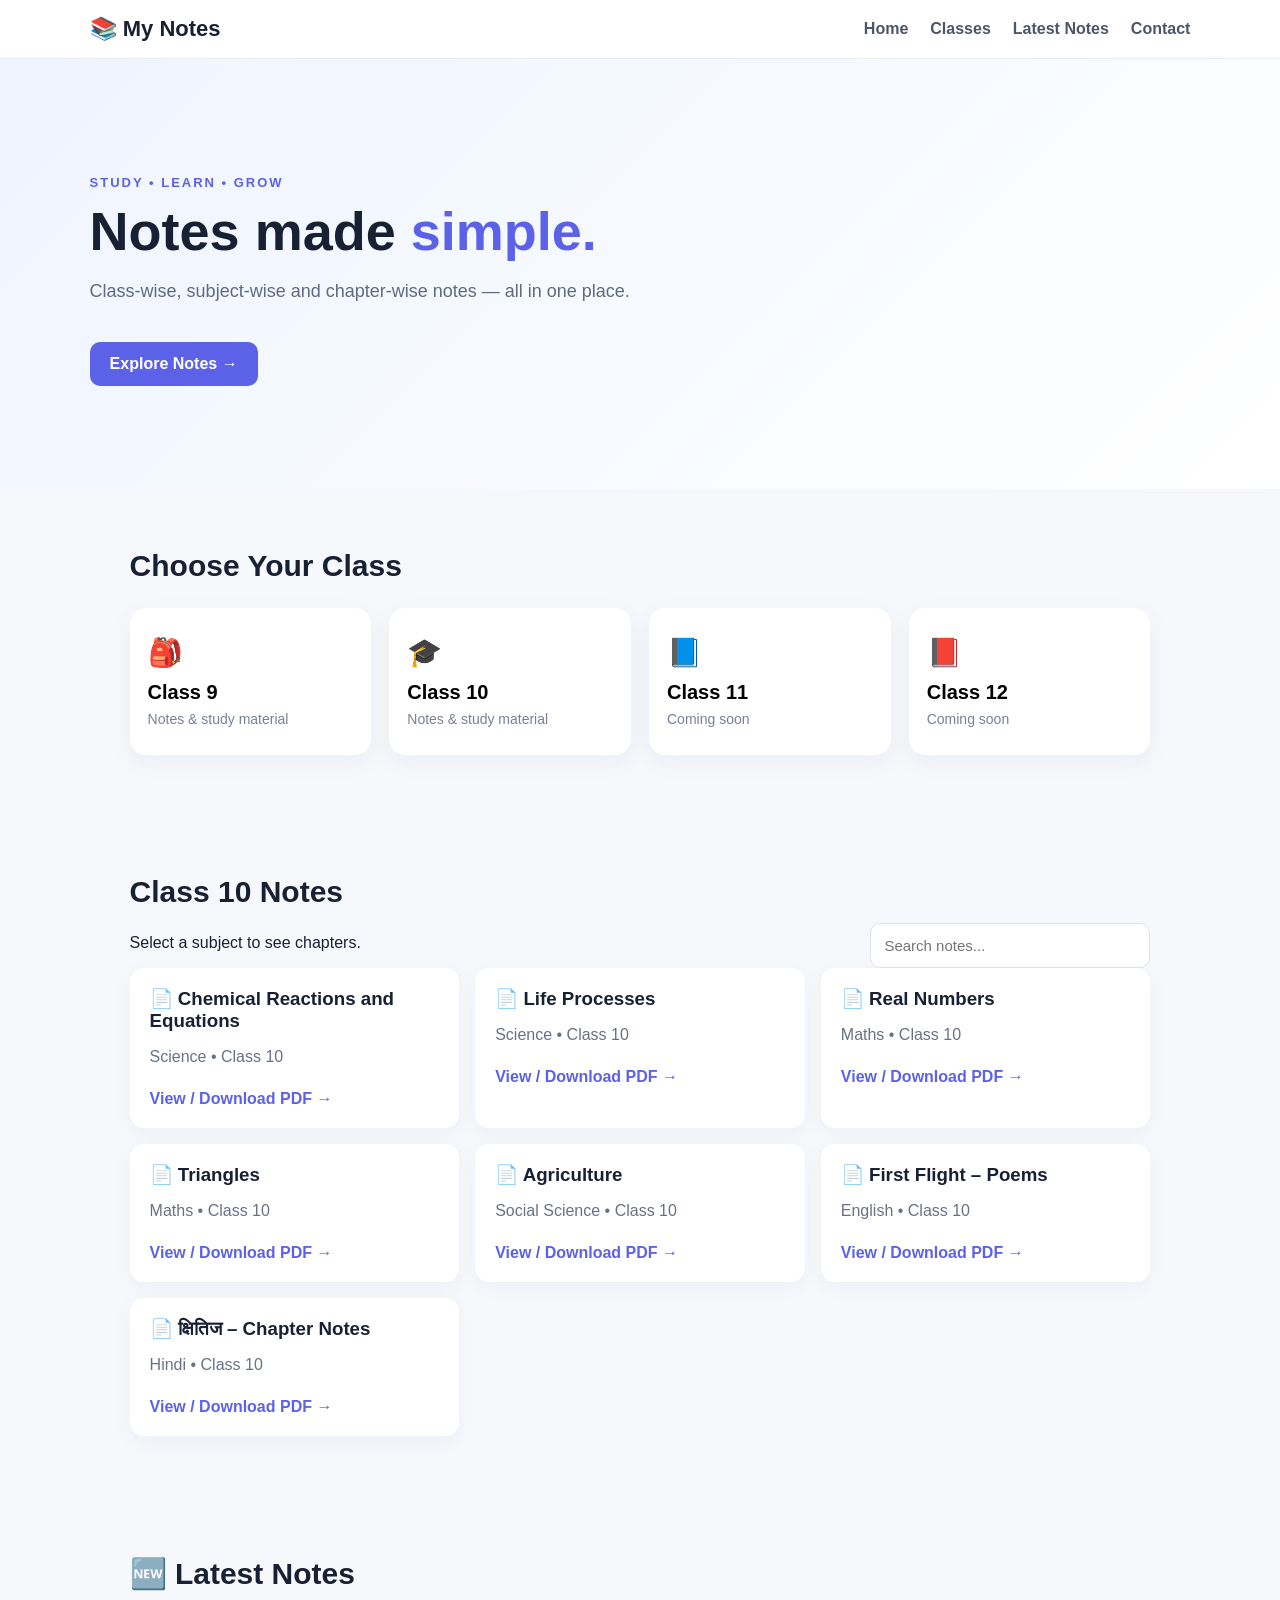
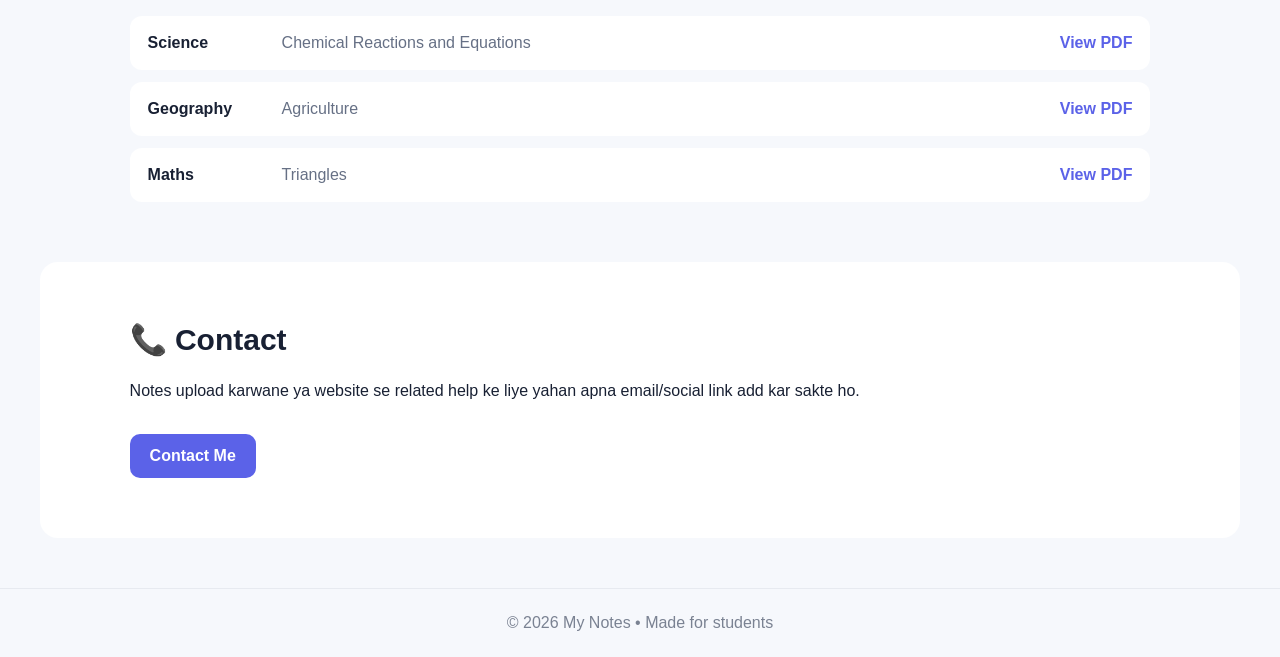
==== index.html @ 4a23ed9a "Add files via upload" ====
<!DOCTYPE html>
<html lang="en">
<head>
  <meta charset="UTF-8">
  <meta name="viewport" content="width=device-width, initial-scale=1.0">
  <title>My Notes</title>
  <link rel="stylesheet" href="style.css">
</head>
<body>
  <header>
    <div class="brand">📚 My Notes</div>
    <nav>
      <a href="#home">Home</a>
      <a href="#classes">Classes</a>
      <a href="#latest">Latest Notes</a>
      <a href="#contact">Contact</a>
    </nav>
  </header>

  <main>
    <section id="home" class="hero">
      <div>
        <p class="tag">STUDY • LEARN • GROW</p>
        <h1>Notes made <span>simple.</span></h1>
        <p>Class-wise, subject-wise and chapter-wise notes — all in one place.</p>
        <a class="btn" href="#classes">Explore Notes →</a>
      </div>
    </section>

    <section id="classes" class="section">
      <h2>Choose Your Class</h2>
      <div class="cards">
        <button class="card" onclick="showClass('Class 9')">🎒<b>Class 9</b><small>Notes & study material</small></button>
        <button class="card" onclick="showClass('Class 10')">🎓<b>Class 10</b><small>Notes & study material</small></button>
        <button class="card" onclick="showClass('Class 11')">📘<b>Class 11</b><small>Coming soon</small></button>
        <button class="card" onclick="showClass('Class 12')">📕<b>Class 12</b><small>Coming soon</small></button>
      </div>
    </section>

    <section id="notes" class="section hidden">
      <div class="section-head">
        <div>
          <h2 id="classTitle">Class 10 Notes</h2>
          <p>Select a subject to see chapters.</p>
        </div>
        <input id="search" type="search" placeholder="Search notes..." oninput="renderNotes()">
      </div>
      <div id="noteList" class="note-grid"></div>
    </section>

    <section id="latest" class="section">
      <h2>🆕 Latest Notes</h2>
      <div class="latest">
        <div><b>Science</b><span>Chemical Reactions and Equations</span><a href="#" onclick="demoAlert(event)">View PDF</a></div>
        <div><b>Geography</b><span>Agriculture</span><a href="#" onclick="demoAlert(event)">View PDF</a></div>
        <div><b>Maths</b><span>Triangles</span><a href="#" onclick="demoAlert(event)">View PDF</a></div>
      </div>
    </section>

    <section id="contact" class="section contact">
      <h2>📞 Contact</h2>
      <p>Notes upload karwane ya website se related help ke liye yahan apna email/social link add kar sakte ho.</p>
      <a class="btn" href="mailto:your-email@example.com">Contact Me</a>
    </section>
  </main>

  <footer>© 2026 My Notes • Made for students</footer>
  <script src="script.js"></script>
</body>
</html>
---- style.css ----
*{box-sizing:border-box}html{scroll-behavior:smooth}body{margin:0;font-family:Arial,Helvetica,sans-serif;background:#f6f8fc;color:#182033}header{position:sticky;top:0;z-index:10;display:flex;justify-content:space-between;align-items:center;padding:16px 7%;background:#fff;border-bottom:1px solid #e8ebf2}.brand{font-size:22px;font-weight:800}nav{display:flex;gap:22px}nav a{color:#4d5668;text-decoration:none;font-weight:600}.hero{padding:90px 7%;min-height:430px;display:flex;align-items:center;background:linear-gradient(135deg,#eef4ff,#fff)}.tag{font-size:13px;font-weight:800;letter-spacing:2px;color:#5b62e8}.hero h1{font-size:54px;line-height:1.05;margin:12px 0}.hero h1 span{color:#5b62e8}.hero p:not(.tag){font-size:18px;color:#606a7d;max-width:600px;line-height:1.6}.btn{display:inline-block;margin-top:18px;padding:13px 20px;background:#5b62e8;color:white;text-decoration:none;border-radius:10px;font-weight:700}.section{padding:60px 7%;max-width:1200px;margin:auto}.section h2{font-size:30px;margin-top:0}.cards{display:grid;grid-template-columns:repeat(4,1fr);gap:18px}.card{border:0;background:#fff;padding:28px 18px;border-radius:16px;text-align:left;box-shadow:0 7px 25px #1c27400d;cursor:pointer;font-size:28px}.card b,.card small{display:block}.card b{font-size:20px;margin-top:12px}.card small{font-size:14px;color:#788194;margin-top:7px}.section-head{display:flex;justify-content:space-between;align-items:end;gap:20px}input{width:280px;padding:13px;border:1px solid #dfe3eb;border-radius:10px;font-size:15px}.note-grid{display:grid;grid-template-columns:repeat(3,1fr);gap:16px}.note{background:white;padding:20px;border-radius:14px;box-shadow:0 5px 20px #1c27400b}.note h3{margin:0 0 8px}.note p{color:#687285}.note a{display:inline-block;margin-top:8px;color:#5b62e8;font-weight:700;text-decoration:none}.latest{display:grid;gap:12px}.latest div{background:#fff;padding:18px;border-radius:12px;display:grid;grid-template-columns:120px 1fr auto;gap:14px;align-items:center}.latest span{color:#667085}.latest a{color:#5b62e8;font-weight:700;text-decoration:none}.contact{background:#fff;border-radius:18px;margin-bottom:50px}.hidden{display:none}footer{text-align:center;padding:25px;color:#7a8292;border-top:1px solid #e7eaf0}@media(max-width:800px){nav{display:none}.cards{grid-template-columns:1fr 1fr}.note-grid{grid-template-columns:1fr}.section-head{align-items:stretch;flex-direction:column}input{width:100%}.latest div{grid-template-columns:1fr}.hero h1{font-size:42px}}
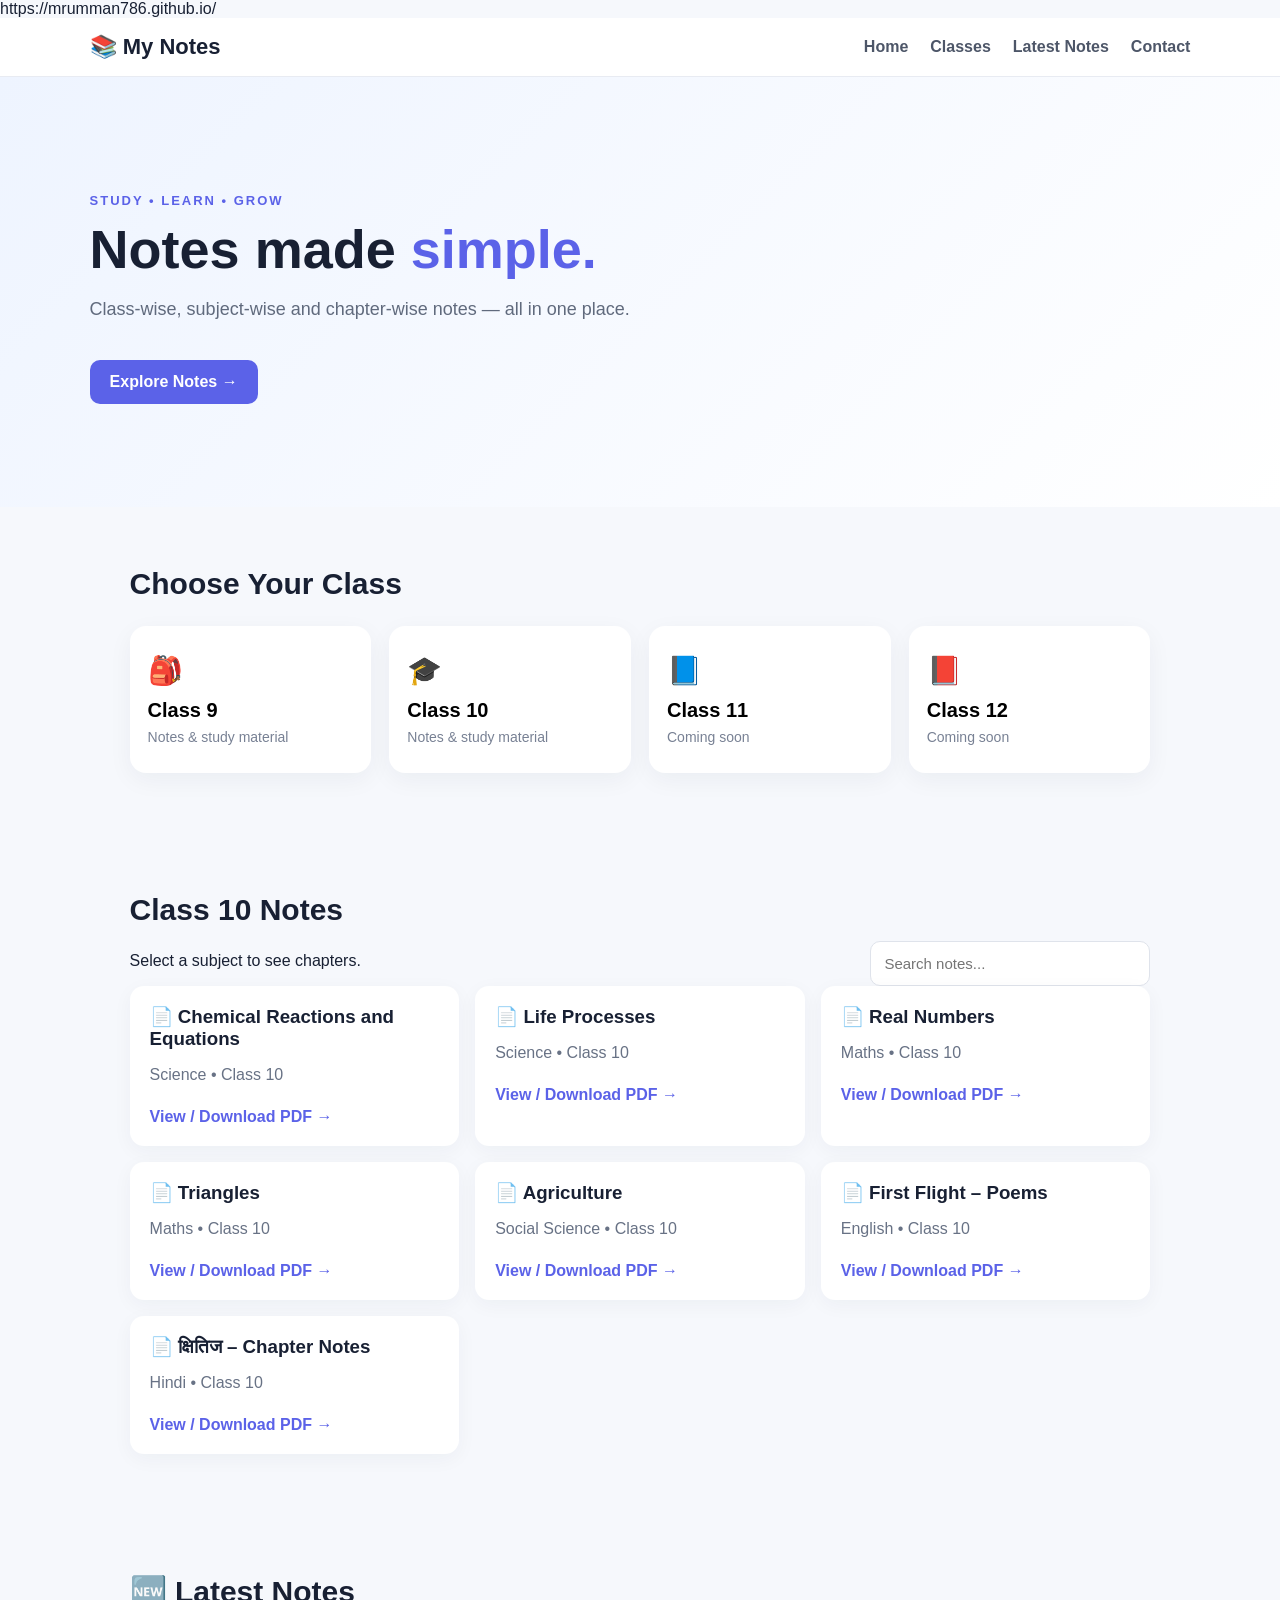
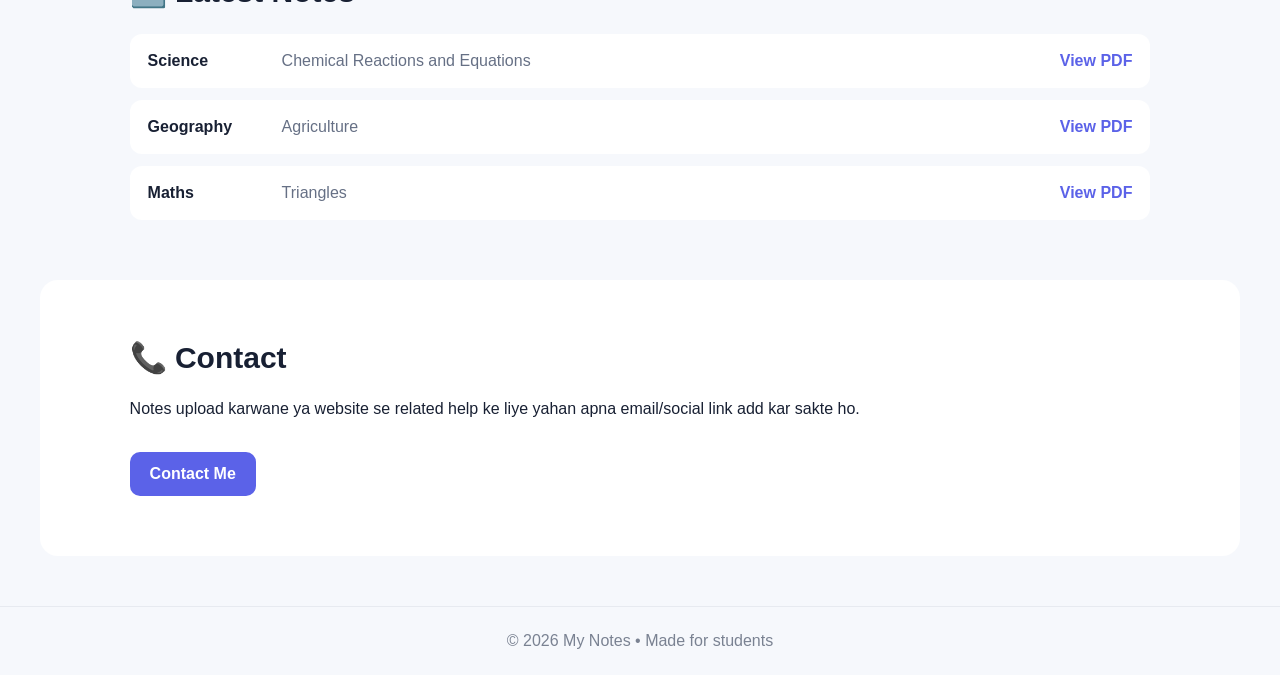
==== commit 1f9c0b58: "Update index.html" ====
--- a/index.html
+++ b/index.html
@@ -1,6 +1,7 @@
 <!DOCTYPE html>
 <html lang="en">
 <head>
+  https://mrumman786.github.io/
   <meta charset="UTF-8">
   <meta name="viewport" content="width=device-width, initial-scale=1.0">
   <title>My Notes</title>
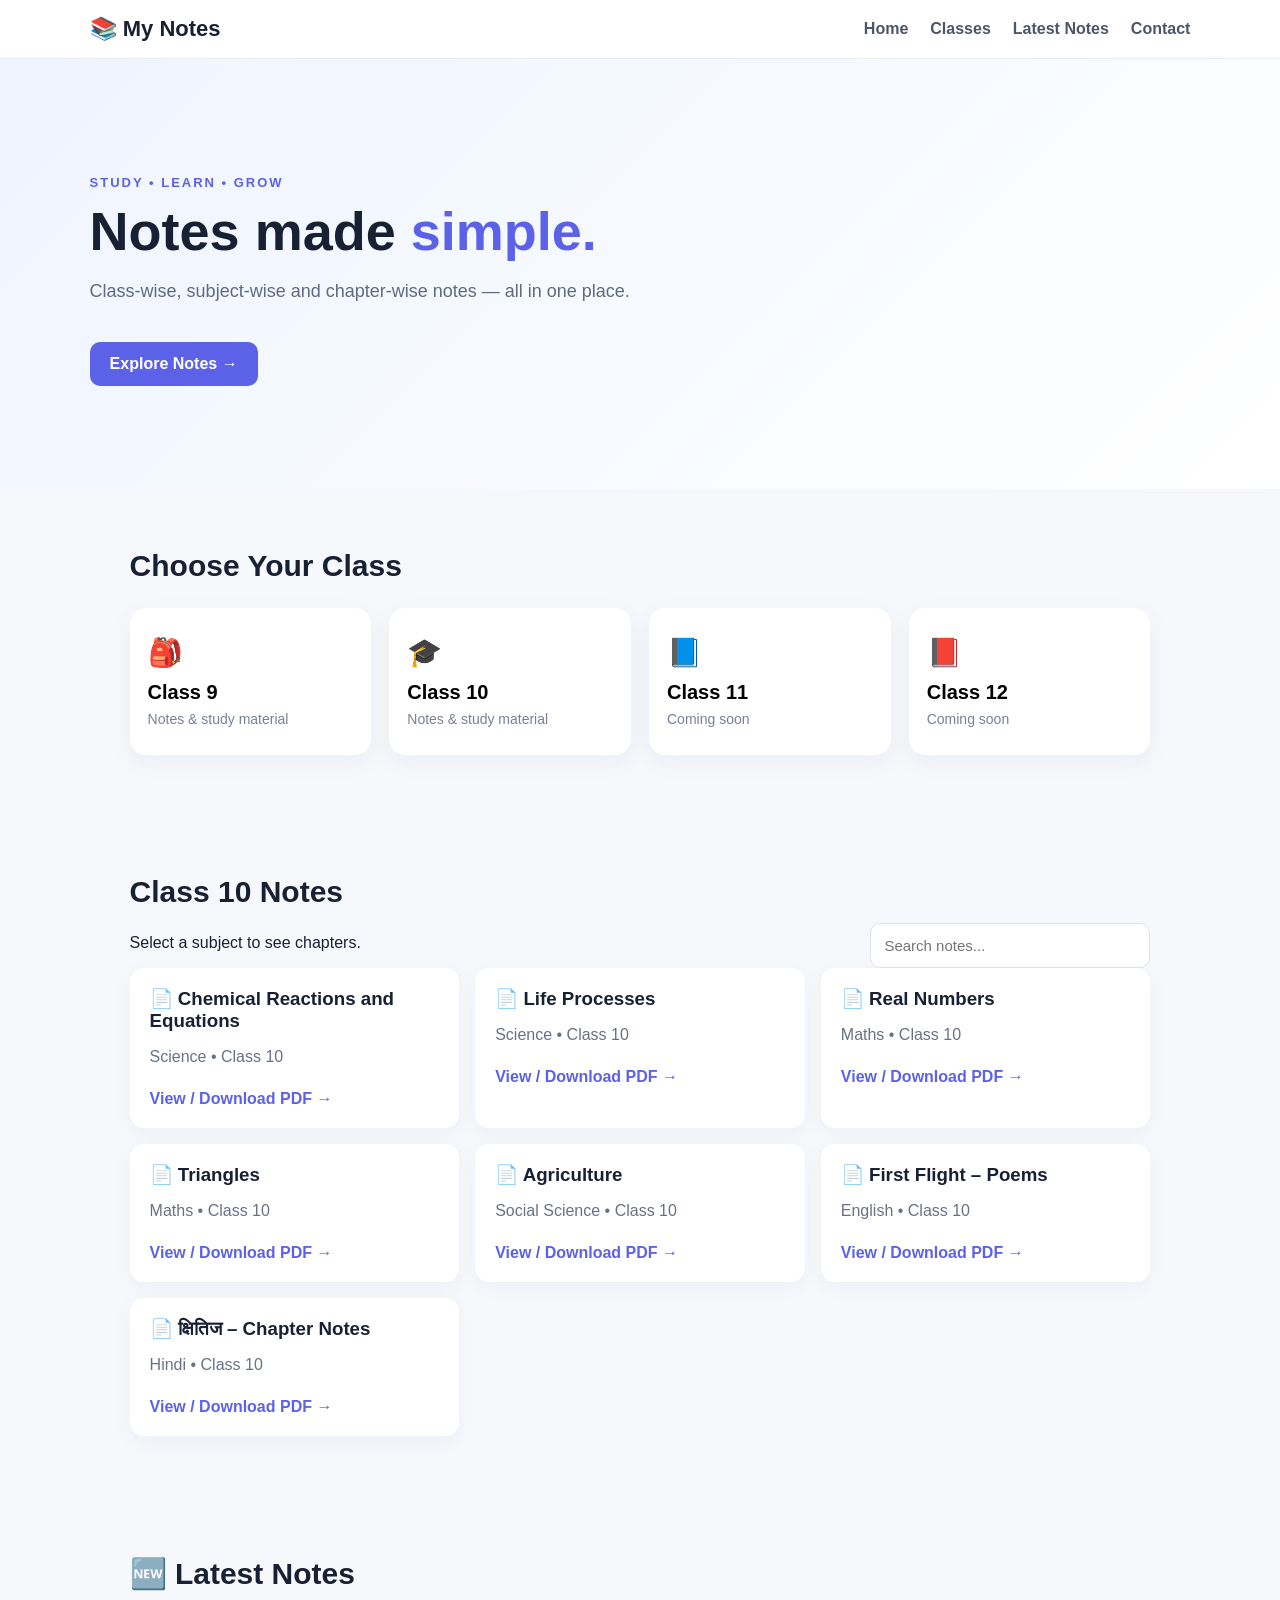
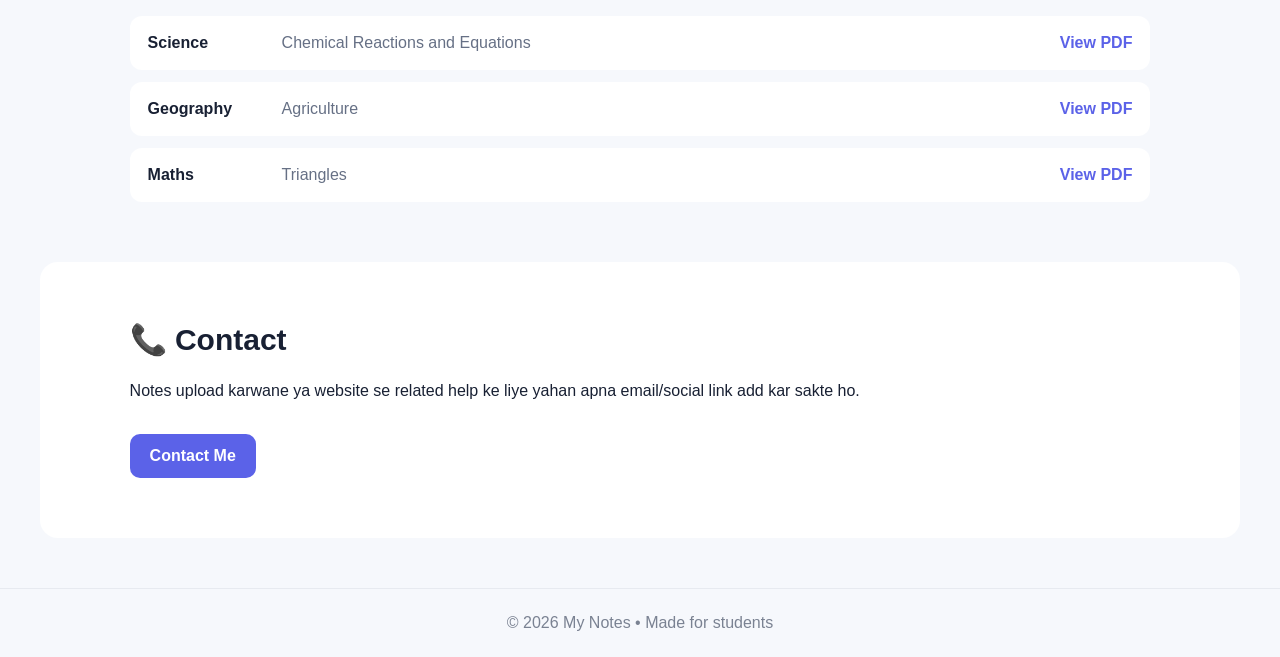
==== commit 0d6456a2: "Update index.html" ====
--- a/index.html
+++ b/index.html
@@ -1,7 +1,7 @@
 <!DOCTYPE html>
 <html lang="en">
 <head>
-  https://mrumman786.github.io/
+<meta name="google-site-verification" content="miHalM0l1NfD-jyvHNHfRqwi5xpC-miA2MeXgRkd8Ck" />
   <meta charset="UTF-8">
   <meta name="viewport" content="width=device-width, initial-scale=1.0">
   <title>My Notes</title>
